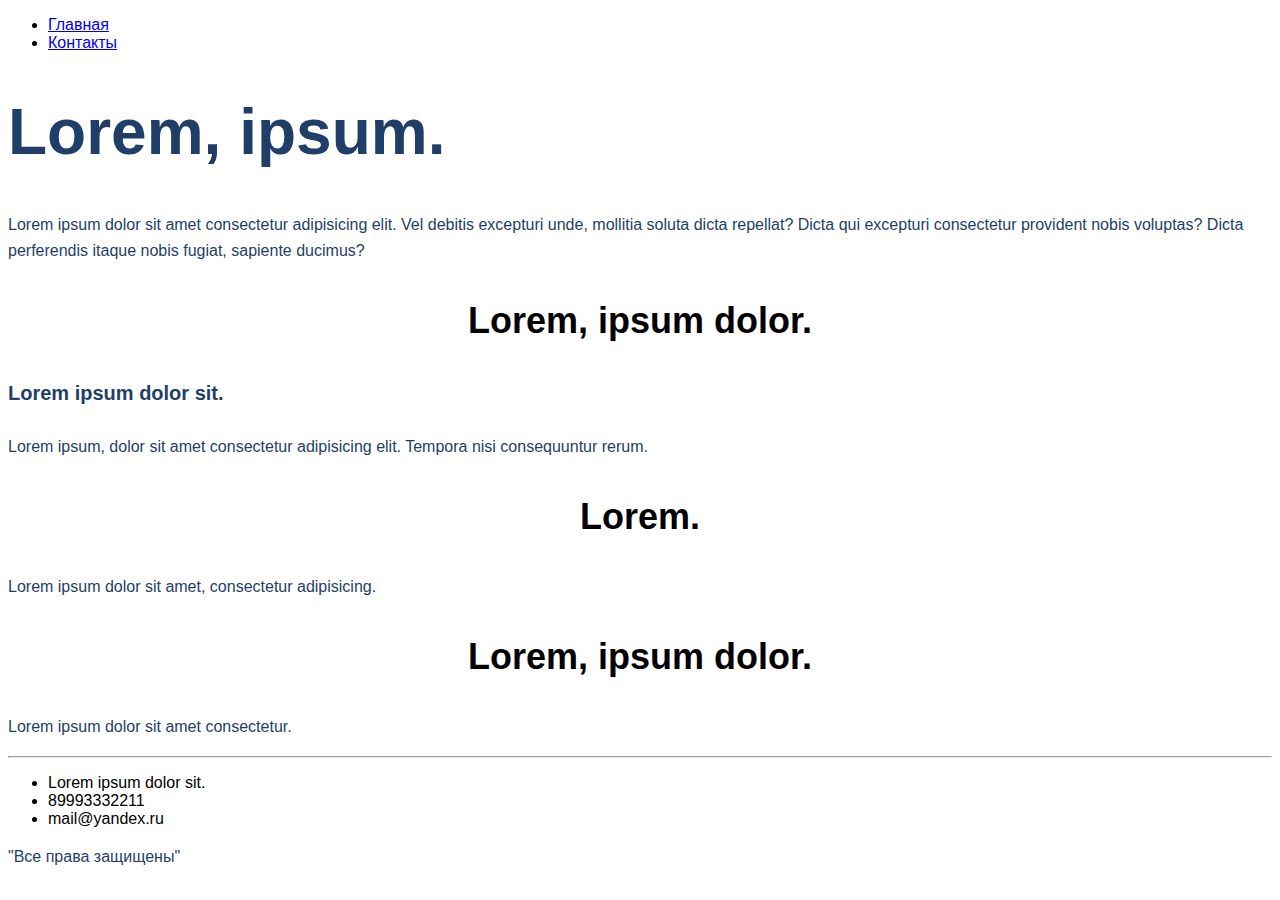
==== html_css/index.html @ df4f5e07 "html_4" ====
<!DOCTYPE html>
<html lang="en">

<head>
    <meta charset="UTF-8">
    <meta http-equiv="X-UA-Compatible" content="IE=edge">
    <meta name="viewport" content="width=device-width, initial-scale=1.0">
    <title>Document</title>
    <link rel="stylesheet" href="style.css">
</head>

<body>
    <div class="top">
        <ul>
            <li><a href="index.html">Главная</a></li>
            <li><a href="contacts.html">Контакты</a></li>
        </ul>
        <div class="top_inf">
            <h1 class="h1">Lorem, ipsum.</h1>
            <p class="paragraph">Lorem ipsum dolor sit amet consectetur adipisicing elit. Vel debitis excepturi unde,
                mollitia
                soluta dicta
                repellat? Dicta qui excepturi consectetur provident nobis voluptas? Dicta perferendis itaque nobis
                fugiat,
                sapiente ducimus?</p>
        </div>
    </div>
    <div class="what_do">
        <h3 class="h3">Lorem, ipsum dolor.</h3>
        <div class="card">
            <h4 class="h4">Lorem ipsum dolor sit.</h4>
            <p class="paragraph">Lorem ipsum, dolor sit amet consectetur adipisicing elit. Tempora nisi consequuntur
                rerum.</p>
        </div>
    </div>
    <div class="our_finish">
        <h3 class="h3">Lorem.</h3>
        <p class="paragraph">Lorem ipsum dolor sit amet, consectetur adipisicing.</p>
    </div>

    <div class="footer">
        <div class="footer_top">
            <div class="footer_content">
                <h3 class="h3">Lorem, ipsum dolor.</h3>
                <p class="paragraph">Lorem ipsum dolor sit amet consectetur.</p>
            </div>

        </div>

        <hr>
        <div class="footer_bottom">
            <ul>
                <li>Lorem ipsum dolor sit.</li>
                <li>89993332211</li>
                <li>mail@yandex.ru</li>
            </ul>
            <div class="footer_cr">
                <p class="paragraph">"Все права защищены"</p>
            </div>

        </div>
    </div>
</body>

</html>
---- html_css/style.css ----
body {
    font-family: sans-serif;
}

.paragraph {
    font-size: 16px;
    line-height: 26px;
    color: #1F3F68;
}

.h1 {
    font-size: 64px;
    color: #1F3F68;
}

.h2_contacts {
    font-weight: 500;
    font-size: 44px;
    text-align: center;
}

.h3 {
    font-size: 36px;
    text-align: center;
}

.h4 {
    font-size: 20px;
    line-height: 30px;
    color: #1F3F68;
}

.input {
    border: 1px solid #356EAD;
    box-sizing: border-box;
    border-radius: 10px;
    opacity: 0.4;
}

.send_button {
    background: #5A98D0;
    box-shadow: 5px 20px 50px rgba(16, 112, 177, 0.2);
    border-radius: 10px;
    font-weight: 500;
    font-size: 16px;
    line-height: 26px;
    text-align: center;
    color: #FFFFFF;
    text-transform: uppercase;
}
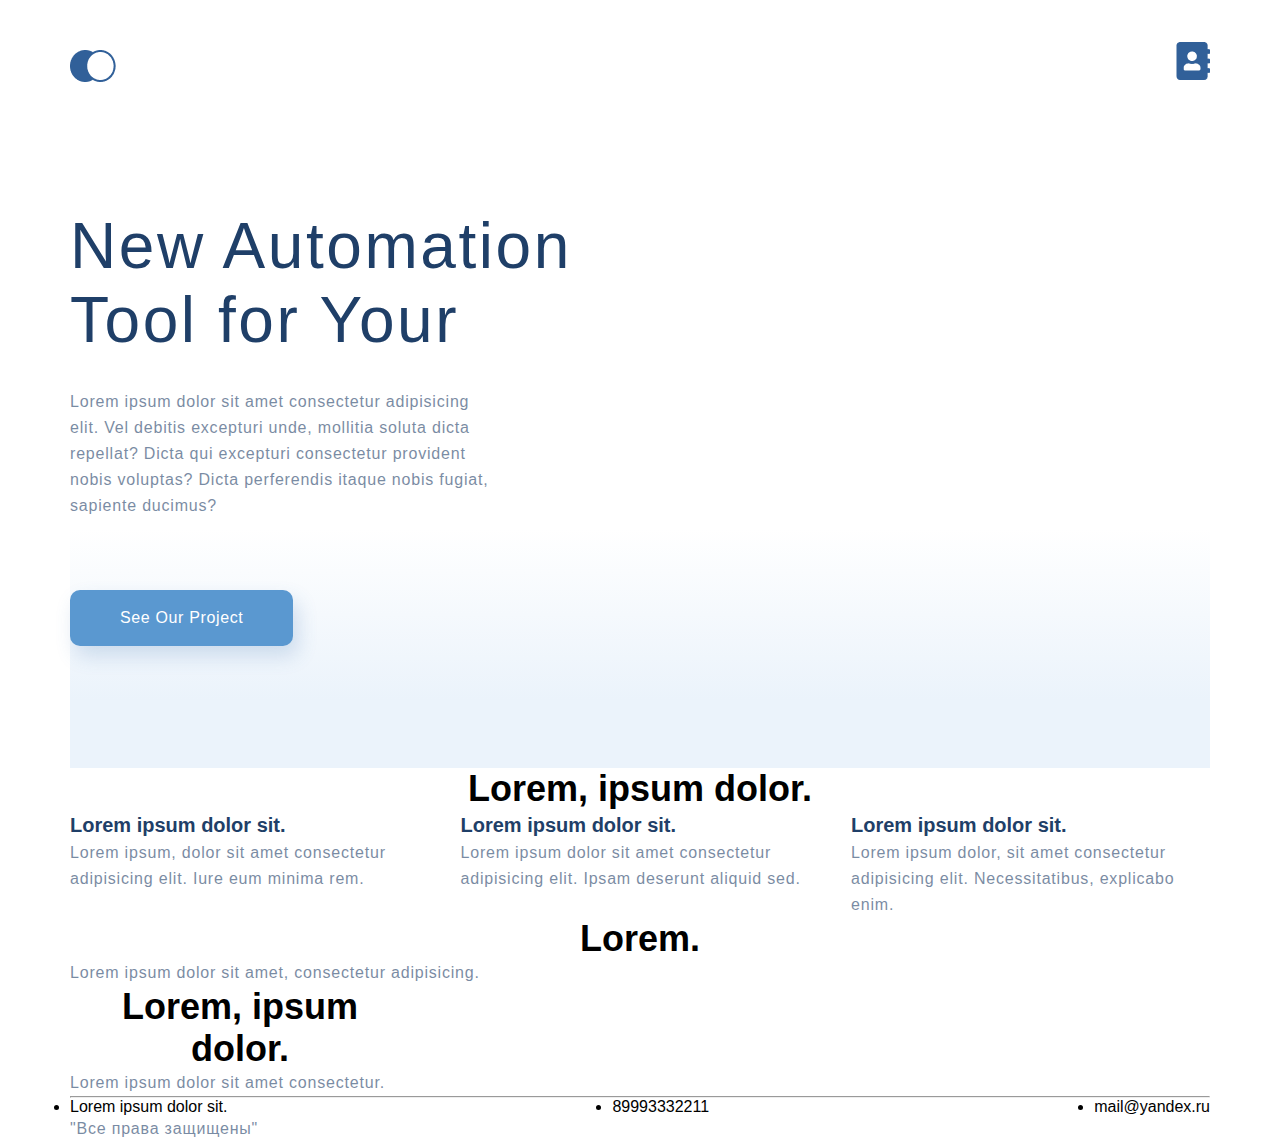
==== commit b0c68d0a: "1" ====
--- a/html_css/index.html
+++ b/html_css/index.html
@@ -10,54 +10,68 @@
 </head>
 
 <body>
-    <div class="top">
-        <ul>
-            <li><a href="index.html">Главная</a></li>
-            <li><a href="contacts.html">Контакты</a></li>
+    <div class="top container">
+        <ul class="links">
+            <li><a href="index.html"><img src="pictures/Navigation.png" alt="logo"></a></li>
+            <li><a href="contacts.html"><img src="pictures/Vector.png" alt="contacts"></a></li>
         </ul>
-        <div class="top_inf">
-            <h1 class="h1">Lorem, ipsum.</h1>
-            <p class="paragraph">Lorem ipsum dolor sit amet consectetur adipisicing elit. Vel debitis excepturi unde,
-                mollitia
-                soluta dicta
-                repellat? Dicta qui excepturi consectetur provident nobis voluptas? Dicta perferendis itaque nobis
-                fugiat,
-                sapiente ducimus?</p>
+        <div class="top_info">
+            <h1 class="h1">New Automation Tool for Your </h1>
+            <p class="paragraph width-425">Lorem ipsum dolor sit amet consectetur adipisicing elit. Vel debitis
+                excepturi unde,
+                mollitia soluta dicta repellat? Dicta qui excepturi consectetur provident nobis voluptas? Dicta
+                perferendis itaque nobis fugiat, sapiente ducimus?</p>
+            <a href="#" class="top__button">See Our Project</a>
         </div>
     </div>
-    <div class="what_do">
+    <div class="what_do container">
         <h3 class="h3">Lorem, ipsum dolor.</h3>
-        <div class="card">
-            <h4 class="h4">Lorem ipsum dolor sit.</h4>
-            <p class="paragraph">Lorem ipsum, dolor sit amet consectetur adipisicing elit. Tempora nisi consequuntur
-                rerum.</p>
+        <div class="card-box">
+            <div class="card">
+                <h4 class="h4">Lorem ipsum dolor sit.</h4>
+                <p class="paragraph">Lorem ipsum, dolor sit amet consectetur adipisicing elit. Iure eum minima rem.</p>
+            </div>
+            <div class="card">
+                <h4 class="h4">Lorem ipsum dolor sit.</h4>
+                <p class="paragraph">Lorem ipsum dolor sit amet consectetur adipisicing elit. Ipsam deserunt aliquid
+                    sed.
+                </p>
+            </div>
+            <div class="card">
+                <h4 class="h4">Lorem ipsum dolor sit.</h4>
+                <p class="paragraph">Lorem ipsum dolor, sit amet consectetur adipisicing elit. Necessitatibus, explicabo
+                    enim.</p>
+            </div>
         </div>
+
     </div>
-    <div class="our_finish">
+    <div class="our_finish container">
         <h3 class="h3">Lorem.</h3>
         <p class="paragraph">Lorem ipsum dolor sit amet, consectetur adipisicing.</p>
     </div>
 
     <div class="footer">
-        <div class="footer_top">
-            <div class="footer_content">
-                <h3 class="h3">Lorem, ipsum dolor.</h3>
-                <p class="paragraph">Lorem ipsum dolor sit amet consectetur.</p>
+        <div class="container">
+            <div class="footer_top">
+                <div class="footer_content">
+                    <h3 class="h3 width-340">Lorem, ipsum dolor.</h3>
+                    <p class="paragraph width-495">Lorem ipsum dolor sit amet consectetur.</p>
+                </div>
+
             </div>
 
-        </div>
+            <hr>
+            <div class="footer_bottom">
+                <ul class="footer-box">
+                    <li>Lorem ipsum dolor sit.</li>
+                    <li>89993332211</li>
+                    <li>mail@yandex.ru</li>
+                </ul>
+                <div class="footer_cr">
+                    <p class="paragraph">"Все права защищены"</p>
+                </div>
 
-        <hr>
-        <div class="footer_bottom">
-            <ul>
-                <li>Lorem ipsum dolor sit.</li>
-                <li>89993332211</li>
-                <li>mail@yandex.ru</li>
-            </ul>
-            <div class="footer_cr">
-                <p class="paragraph">"Все права защищены"</p>
             </div>
-
         </div>
     </div>
 </body>
--- a/html_css/style.css
+++ b/html_css/style.css
@@ -1,16 +1,63 @@
+* {
+    margin: 0;
+    padding: 0;
+}
+
 body {
     font-family: sans-serif;
+}
+
+.links {
+    display: flex;
+    justify-content: space-between;
+    list-style-type: none;
+    padding-top: 42px;
+}
+
+.top {
+    height: 768px;
+    background: linear-gradient(0deg, #EBF3FB 8.84%, rgba(152, 195, 232, 0) 31.12%);
+}
+
+.top_info {
+    padding-top: 115px;
 }
 
 .paragraph {
     font-size: 16px;
     line-height: 26px;
     color: #1F3F68;
+    letter-spacing: 0.05em;
+    opacity: 0.6;
 }
 
 .h1 {
+    width: 510px;
+    font-weight: 300;
     font-size: 64px;
+    line-height: 74px;
+    letter-spacing: 0.04em;
     color: #1F3F68;
+    margin-bottom: 32px;
+}
+
+.width-425 {
+    width: 425px;
+}
+
+.top__button {
+    font-size: 16px;
+    line-height: 26px;
+    text-align: center;
+    letter-spacing: 0.04em;
+    color: #FFFFFF;
+    background: #5A98D0;
+    box-shadow: 5px 10px 20px rgba(53, 110, 173, 0.2);
+    border-radius: 10px;
+    padding: 15px 50px;
+    text-decoration: none;
+    display: inline-block;
+    margin-top: 71px;
 }
 
 .h2_contacts {
@@ -22,6 +69,15 @@
 .h3 {
     font-size: 36px;
     text-align: center;
+}
+
+.card-box {
+    display: flex;
+    justify-content: space-between;
+}
+
+.card {
+    width: 359px;
 }
 
 .h4 {
@@ -47,4 +103,27 @@
     text-align: center;
     color: #FFFFFF;
     text-transform: uppercase;
+}
+
+.container {
+    width: 1140px;
+    margin: 0 auto;
+}
+
+.width-340 {
+    width: 340px;
+}
+
+.width-495 {
+    width: 495px;
+}
+
+.footer-box {
+    display: flex;
+    justify-content: space-between;
+}
+
+.form-center {
+    display: flex;
+    justify-content: baseline;
 }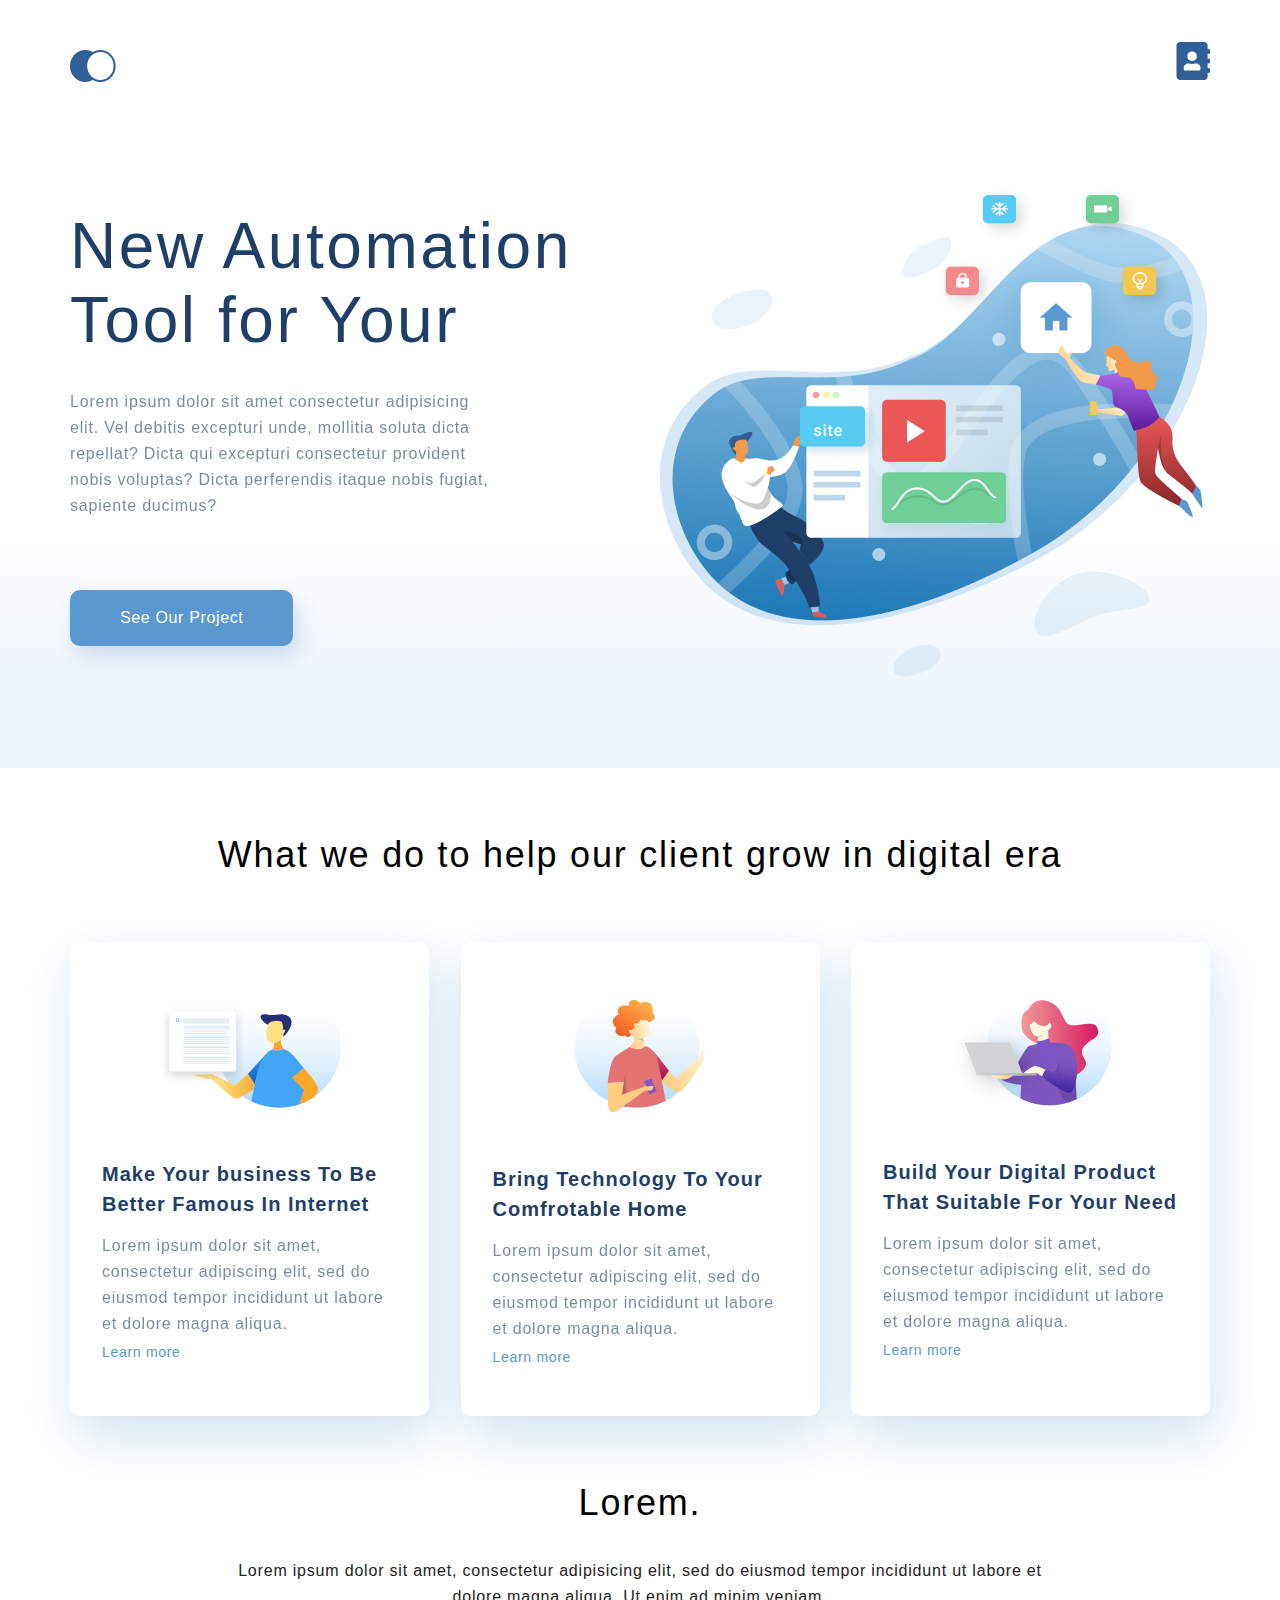
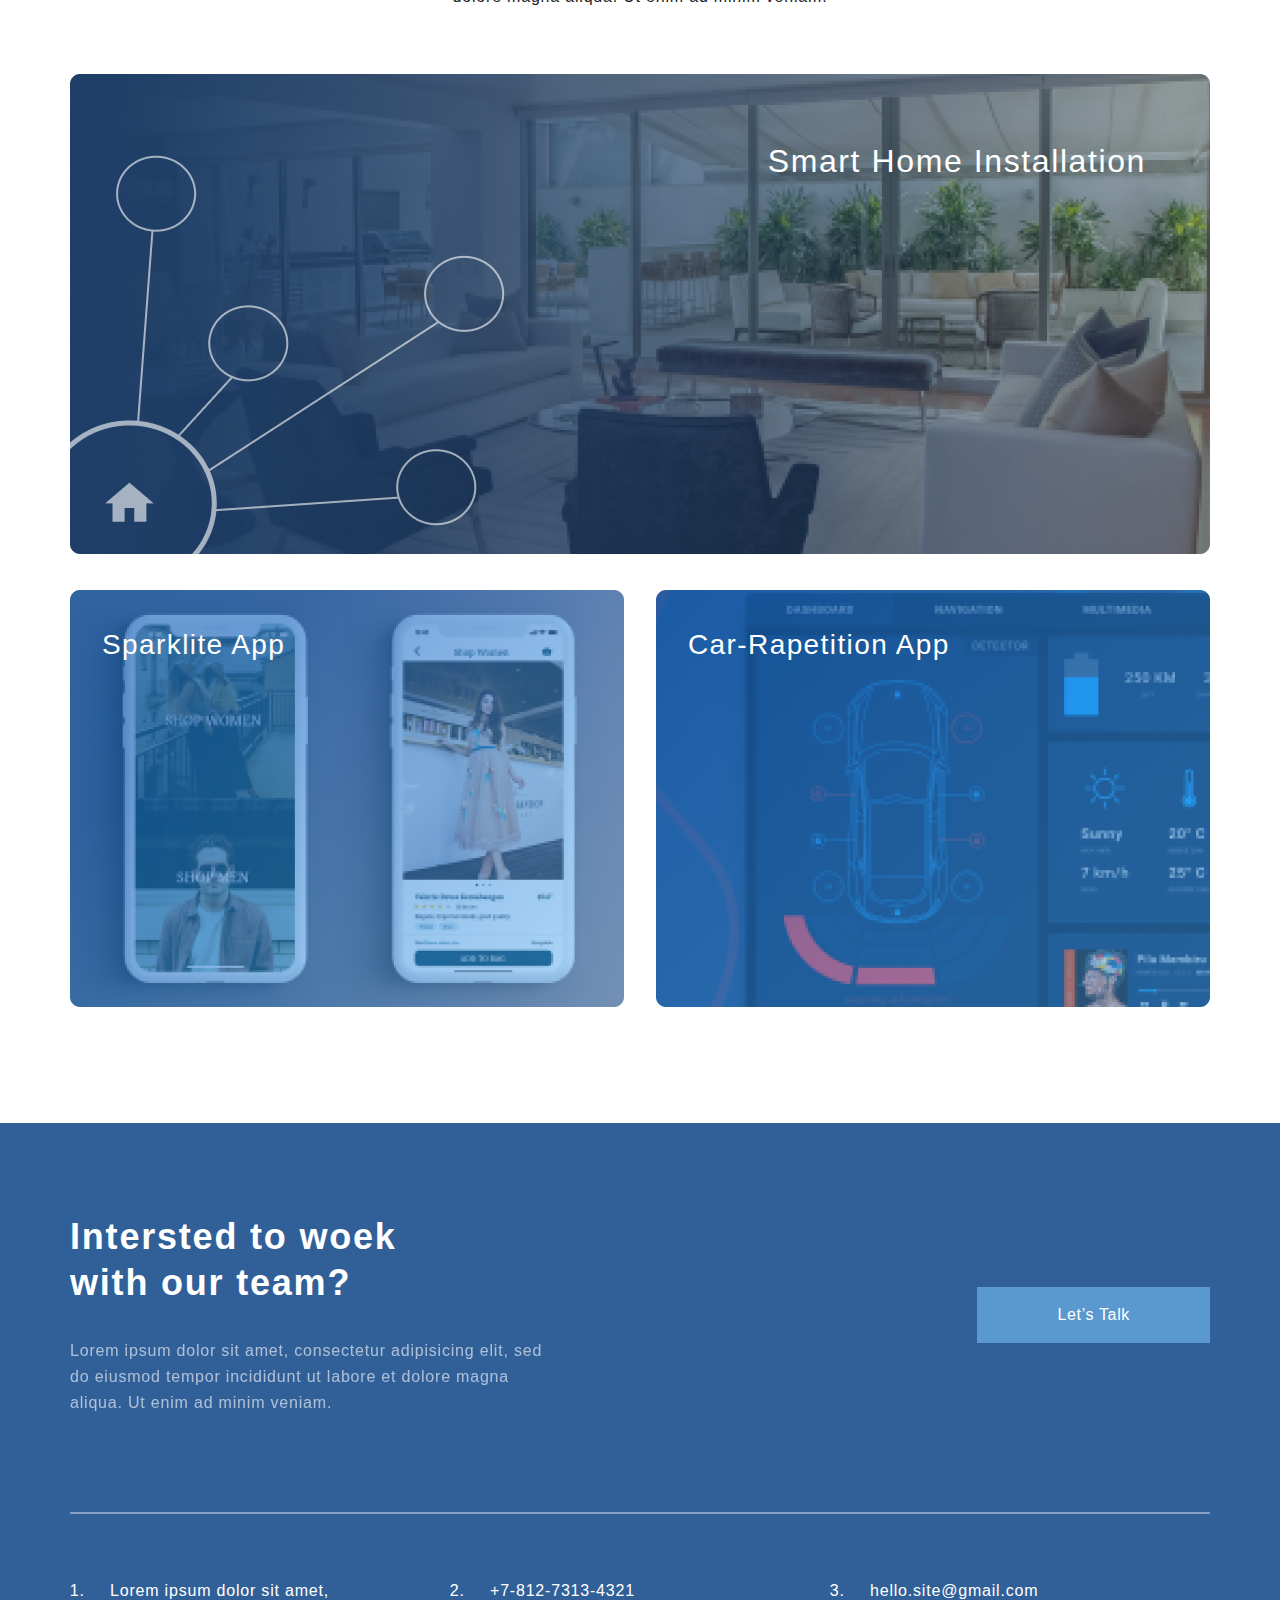
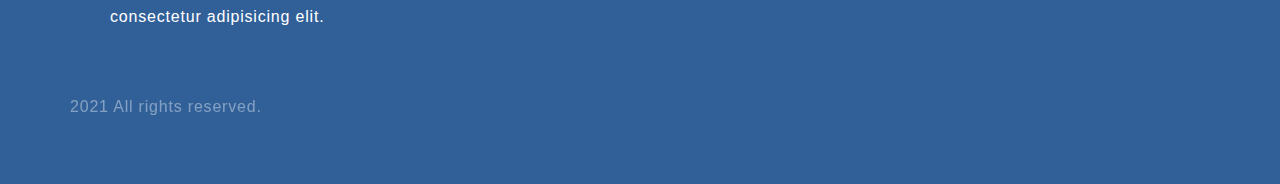
==== commit 24e7aa6d: "1" ====
--- a/html_css/index.html
+++ b/html_css/index.html
@@ -10,65 +10,94 @@
 </head>
 
 <body>
-    <div class="top container">
-        <ul class="links">
-            <li><a href="index.html"><img src="pictures/Navigation.png" alt="logo"></a></li>
-            <li><a href="contacts.html"><img src="pictures/Vector.png" alt="contacts"></a></li>
-        </ul>
-        <div class="top_info">
-            <h1 class="h1">New Automation Tool for Your </h1>
-            <p class="paragraph width-425">Lorem ipsum dolor sit amet consectetur adipisicing elit. Vel debitis
-                excepturi unde,
-                mollitia soluta dicta repellat? Dicta qui excepturi consectetur provident nobis voluptas? Dicta
-                perferendis itaque nobis fugiat, sapiente ducimus?</p>
-            <a href="#" class="top__button">See Our Project</a>
+    <div class="top">
+        <div class="container top__box">
+            <ul class="links">
+                <li><a href="index.html"><img src="pictures/Navigation.png" alt="logo"></a></li>
+                <li><a href="contacts.html"><img src="pictures/Vector.png" alt="contacts"></a></li>
+            </ul>
+            <div class="top_info">
+                <h1 class="h1">New Automation Tool for Your </h1>
+                <p class="paragraph width-425">Lorem ipsum dolor sit amet consectetur adipisicing elit. Vel debitis
+                    excepturi unde,
+                    mollitia soluta dicta repellat? Dicta qui excepturi consectetur provident nobis voluptas? Dicta
+                    perferendis itaque nobis fugiat, sapiente ducimus?</p>
+                <a href="#" class="top__button">See Our Project</a>
+            </div>
         </div>
     </div>
     <div class="what_do container">
-        <h3 class="h3">Lorem, ipsum dolor.</h3>
+        <h3 class="h3">What we do to help our client grow in digital era</h3>
         <div class="card-box">
             <div class="card">
-                <h4 class="h4">Lorem ipsum dolor sit.</h4>
-                <p class="paragraph">Lorem ipsum, dolor sit amet consectetur adipisicing elit. Iure eum minima rem.</p>
+                <img class="card__img" src="pictures/card-1.svg" alt="card-1">
+                <h4 class="h4">Make Your business To Be
+                    Better Famous In Internet</h4>
+                <p class="paragraph">Lorem ipsum dolor sit amet, consectetur adipiscing elit, sed do eiusmod tempor
+                    incididunt ut labore et dolore magna aliqua. </p>
+                <a class="card__link" href="#">Learn more</a>
             </div>
             <div class="card">
-                <h4 class="h4">Lorem ipsum dolor sit.</h4>
-                <p class="paragraph">Lorem ipsum dolor sit amet consectetur adipisicing elit. Ipsam deserunt aliquid
-                    sed.
-                </p>
+                <img class="card__img" src="pictures/card-2.svg" alt="card-2">
+                <h4 class="h4">Bring Technology To Your
+                    Comfrotable Home</h4>
+                <p class="paragraph">Lorem ipsum dolor sit amet, consectetur adipiscing elit, sed do eiusmod tempor
+                    incididunt ut labore et dolore magna aliqua. </p>
+                <a class="card__link" href="#">Learn more</a>
             </div>
             <div class="card">
-                <h4 class="h4">Lorem ipsum dolor sit.</h4>
-                <p class="paragraph">Lorem ipsum dolor, sit amet consectetur adipisicing elit. Necessitatibus, explicabo
-                    enim.</p>
+                <img class="card__img" src="pictures/card-3.svg" alt="card-3">
+                <h4 class="h4">Build Your Digital Product
+                    That Suitable For Your Need</h4>
+                <p class="paragraph">Lorem ipsum dolor sit amet, consectetur adipiscing elit, sed do eiusmod tempor
+                    incididunt ut labore et dolore magna aliqua. </p>
+                <a class="card__link" href="#">Learn more</a>
             </div>
         </div>
 
     </div>
     <div class="our_finish container">
         <h3 class="h3">Lorem.</h3>
-        <p class="paragraph">Lorem ipsum dolor sit amet, consectetur adipisicing.</p>
+        <p class="paragraph text_project">Lorem ipsum dolor sit amet, consectetur adipisicing elit, sed do eiusmod
+            tempor incididunt ut labore et dolore magna aliqua. Ut enim ad minim veniam.</p>
+        <div class="project__item">
+            <img class="project__img" src="pictures/project_1.png" alt="photo">
+            <p class="project__text">Smart Home Installation</p>
+        </div>
+        <div class="project_parent">
+            <div class="project__item project__item_margin">
+                <img class="project__img" src="pictures/project_2.png" alt="photo">
+                <p class="project__text_2">Sparklite App</p>
+            </div>
+            <div class="project__item">
+                <img class="project__img" src="pictures/project_3.png" alt="photo">
+                <p class="project__text_2">Car-Rapetition App</p>
+            </div>
+        </div>
     </div>
 
     <div class="footer">
         <div class="container">
             <div class="footer_top">
                 <div class="footer_content">
-                    <h3 class="h3 width-340">Lorem, ipsum dolor.</h3>
-                    <p class="paragraph width-495">Lorem ipsum dolor sit amet consectetur.</p>
+                    <h3 class="footer_h3 width-340">Intersted to woek
+                        with our team?</h3>
+                    <p class="paragraph width-495 footer_paragraph">Lorem ipsum dolor sit amet, consectetur adipisicing
+                        elit, sed do eiusmod tempor incididunt ut labore et dolore magna aliqua. Ut enim ad minim
+                        veniam.</p>
                 </div>
-
+                <a class="footer_button" href="#">Let’s Talk</a>
             </div>
 
-            <hr>
+            <hr class="hr">
             <div class="footer_bottom">
-                <ul class="footer-box">
-                    <li>Lorem ipsum dolor sit.</li>
-                    <li>89993332211</li>
-                    <li>mail@yandex.ru</li>
+                <ul class="footer_box">
+                    <li class="footer_list">Lorem ipsum dolor sit amet, consectetur adipisicing elit.</li>
+                    <li class="footer_list">+7-812-7313-4321</li>
+                    <li class="footer_list">hello.site@gmail.com</li>
                 </ul>
                 <div class="footer_cr">
-                    <p class="paragraph">"Все права защищены"</p>
+                    <p class="paragraph text_cr">2021 All rights reserved.</p>
                 </div>
 
             </div>
--- a/html_css/style.css
+++ b/html_css/style.css
@@ -21,6 +21,16 @@
 
 .top_info {
     padding-top: 115px;
+    flex-grow: 1;
+    background-image: url(pictures/illustration.png);
+    background-repeat: no-repeat;
+    background-position: right center;
+}
+
+.top__box {
+    display: flex;
+    flex-direction: column;
+    height: 100%;
 }
 
 .paragraph {
@@ -29,6 +39,15 @@
     color: #1F3F68;
     letter-spacing: 0.05em;
     opacity: 0.6;
+
+}
+
+.text_project {
+    width: 75%;
+    margin: 32px auto 64px;
+    color: #222222;
+    opacity: 1;
+    text-align: center;
 }
 
 .h1 {
@@ -66,25 +85,99 @@
     text-align: center;
 }
 
+.what_do {
+    padding-top: 64px;
+}
+
 .h3 {
     font-size: 36px;
     text-align: center;
+    font-weight: 300;
+    line-height: 46px;
+    letter-spacing: 0.05em;
+    color: #000000;
 }
 
 .card-box {
     display: flex;
     justify-content: space-between;
+    padding-top: 64px;
+    padding-bottom: 64px;
 }
 
 .card {
     width: 359px;
+    padding: 44px 32px;
+    box-sizing: border-box;
+    background: #FFFFFF;
+    box-shadow: 5px 20px 50px rgba(16, 112, 177, 0.2);
+    border-radius: 10px;
+    display: flex;
+    flex-direction: column;
+}
+
+.card__img {
+    align-self: center;
+    margin-bottom: 51px;
 }
 
 .h4 {
     font-size: 20px;
     line-height: 30px;
     color: #1F3F68;
-}
+    letter-spacing: 0.05em;
+    margin-bottom: 14px;
+}
+
+.card__link {
+    font-size: 14px;
+    line-height: 30px;
+    letter-spacing: 0.05em;
+    color: #5A98D0;
+    text-decoration: none;
+}
+
+.project__img {
+    width: 100%;
+}
+
+.project__item {
+    position: relative;
+    flex-grow: 1;
+}
+
+.project_parent {
+    display: flex;
+    justify-content: space-between;
+    margin-top: 32px;
+}
+
+.project__item_margin {
+    margin-right: 32px;
+}
+
+.project__text {
+    font-size: 32px;
+    line-height: 46px;
+    text-align: right;
+    letter-spacing: 0.05em;
+    color: #FFFFFF;
+    position: absolute;
+    top: 64px;
+    right: 64px;
+}
+
+.project__text_2 {
+    font-size: 28px;
+    line-height: 46px;
+    letter-spacing: 0.05em;
+    color: #FFFFFF;
+    text-align: left;
+    position: absolute;
+    top: 32px;
+    left: 32px;
+}
+
 
 .input {
     border: 1px solid #356EAD;
@@ -118,12 +211,86 @@
     width: 495px;
 }
 
-.footer-box {
-    display: flex;
-    justify-content: space-between;
+.footer {
+    background: #316099;
+    margin-top: 112px;
+    padding-top: 91px;
+    padding-bottom: 64px;
+}
+
+.footer_top {
+    padding-bottom: 96px;
+    display: flex;
+    justify-content: space-between;
+    align-items: center;
+}
+
+.footer_h3 {
+    font-size: 36px;
+    line-height: 46px;
+    letter-spacing: 0.05em;
+    color: #FFFFFF;
+    margin-bottom: 32px;
+}
+
+
+.footer_paragraph {
+    color: #FFFFFF;
 }
 
 .form-center {
     display: flex;
     justify-content: baseline;
+}
+
+
+
+.footer_button {
+    font-size: 16px;
+    line-height: 26px;
+    text-align: center;
+    letter-spacing: 0.04em;
+    color: #FFFFFF;
+    padding: 15px 80px;
+    background: #5A98D0;
+    text-decoration: none;
+}
+
+.hr {
+    opacity: 0.4;
+    border: 1px solid #FFFFFF;
+}
+
+.footer_bottom {
+    padding-top: 64px;
+}
+
+.footer_box {
+    display: flex;
+    justify-content: space-between;
+    list-style-type: decimal;
+}
+
+.footer_list {
+    font-size: 16px;
+    line-height: 26px;
+    letter-spacing: 0.05em;
+    color: #FFFFFF;
+    flex-grow: 1;
+    flex-basis: 33.33%;
+    margin-left: 20px;
+    margin-right: 32px;
+    padding-left: 20px;
+}
+
+
+.footer_cr {
+    padding-top: 64px;
+}
+
+.text_cr {
+    font-size: 16px;
+    letter-spacing: 0.05em;
+    color: #FFFFFF;
+    opacity: 0.4;
 }